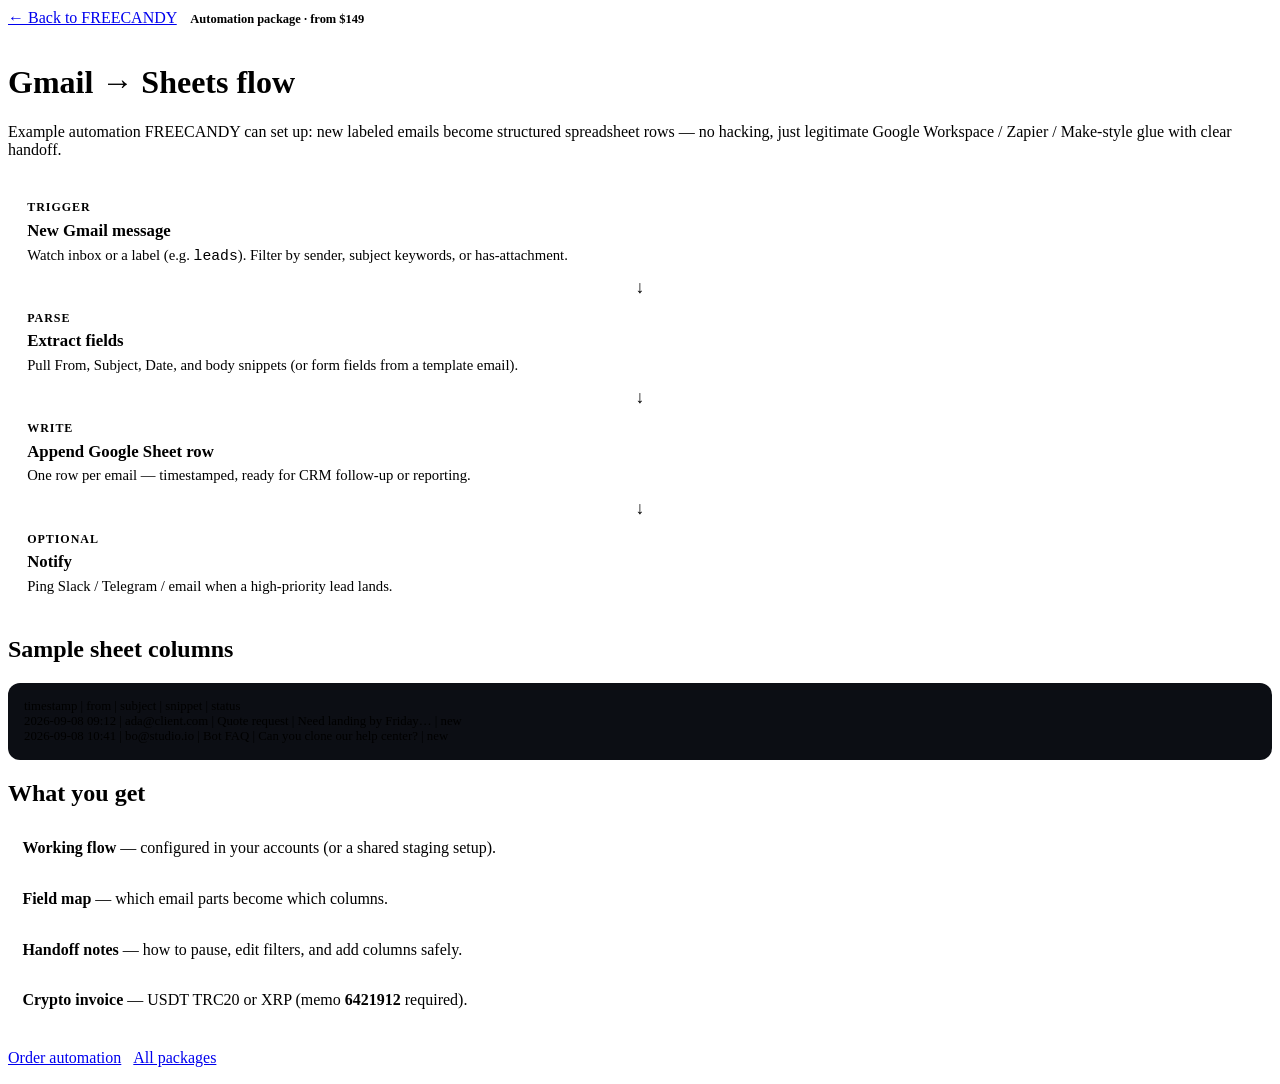
==== demos/automation.html @ 4425a95a "Ship FREECANDY storefront with crypto checkout and demos" ====
<!DOCTYPE html>
<html lang="en">
<head>
  <meta charset="UTF-8" />
  <meta name="viewport" content="width=device-width, initial-scale=1" />
  <title>FREECANDY Demo — Gmail → Sheets</title>
  <link rel="stylesheet" href="../styles.css" />
  <link href="https://fonts.googleapis.com/css2?family=Outfit:wght@400;500;600;700;800&family=JetBrains+Mono:wght@400;500&display=swap" rel="stylesheet" />
  <style>
    .flow {
      display: grid;
      gap: 0.75rem;
      margin: 1.5rem 0;
    }
    .node {
      background: var(--bg-card);
      border: 1px solid var(--border);
      border-radius: var(--radius);
      padding: 1.1rem 1.2rem;
      position: relative;
    }
    .node::after {
      content: "↓";
      position: absolute;
      left: 50%;
      bottom: -1.05rem;
      transform: translateX(-50%);
      color: var(--accent);
      font-size: 1.1rem;
      z-index: 1;
    }
    .node:last-child::after { content: none; }
    .node-label {
      font-size: 0.75rem;
      letter-spacing: 0.08em;
      text-transform: uppercase;
      color: var(--accent);
      font-weight: 700;
      margin-bottom: 0.35rem;
    }
    .node h3 { margin: 0 0 0.35rem; font-size: 1.05rem; }
    .node p { margin: 0; color: var(--muted); font-size: 0.92rem; }
    .panel {
      background: #0c0e14;
      border: 1px solid var(--border);
      border-radius: 12px;
      padding: 1rem;
      font-family: var(--mono);
      font-size: 0.8rem;
      color: var(--muted);
      overflow: auto;
      white-space: pre;
      margin-top: 1rem;
    }
    .checklist {
      list-style: none; padding: 0; margin: 1rem 0 0;
      display: grid; gap: 0.55rem;
    }
    .checklist li {
      background: var(--bg-elev);
      border: 1px solid var(--border);
      border-radius: 10px;
      padding: 0.75rem 0.9rem;
      color: var(--muted);
    }
    .checklist li strong { color: var(--text); }
    .pill {
      display: inline-block;
      padding: 0.25rem 0.6rem;
      border-radius: 999px;
      background: var(--accent-dim);
      color: var(--accent);
      font-size: 0.78rem;
      font-weight: 700;
      margin-bottom: 0.75rem;
    }
  </style>
</head>
<body>
  <div class="noise" aria-hidden="true"></div>
  <div class="demo-page">
    <a class="demo-back" href="../index.html">← Back to FREECANDY</a>
    <div class="pill">Automation package · from $149</div>
    <h1>Gmail → Sheets flow</h1>
    <p style="color:var(--muted);margin-top:0">
      Example automation FREECANDY can set up: new labeled emails become structured spreadsheet rows —
      no hacking, just legitimate Google Workspace / Zapier / Make-style glue with clear handoff.
    </p>

    <div class="flow" aria-label="Automation steps">
      <div class="node">
        <div class="node-label">Trigger</div>
        <h3>New Gmail message</h3>
        <p>Watch inbox or a label (e.g. <code>leads</code>). Filter by sender, subject keywords, or has-attachment.</p>
      </div>
      <div class="node">
        <div class="node-label">Parse</div>
        <h3>Extract fields</h3>
        <p>Pull From, Subject, Date, and body snippets (or form fields from a template email).</p>
      </div>
      <div class="node">
        <div class="node-label">Write</div>
        <h3>Append Google Sheet row</h3>
        <p>One row per email — timestamped, ready for CRM follow-up or reporting.</p>
      </div>
      <div class="node">
        <div class="node-label">Optional</div>
        <h3>Notify</h3>
        <p>Ping Slack / Telegram / email when a high-priority lead lands.</p>
      </div>
    </div>

    <h2>Sample sheet columns</h2>
    <div class="panel">timestamp | from | subject | snippet | status
2026-09-08 09:12 | ada@client.com | Quote request | Need landing by Friday… | new
2026-09-08 10:41 | bo@studio.io | Bot FAQ | Can you clone our help center? | new</div>

    <h2>What you get</h2>
    <ul class="checklist">
      <li><strong>Working flow</strong> — configured in your accounts (or a shared staging setup).</li>
      <li><strong>Field map</strong> — which email parts become which columns.</li>
      <li><strong>Handoff notes</strong> — how to pause, edit filters, and add columns safely.</li>
      <li><strong>Crypto invoice</strong> — USDT TRC20 or XRP (memo <strong>6421912</strong> required).</li>
    </ul>

    <p style="margin-top:1.75rem">
      <a class="btn btn-accent" href="../index.html#order">Order automation</a>
      <a class="btn btn-ghost" href="../index.html#packages" style="margin-left:0.5rem">All packages</a>
    </p>
  </div>
</body>
</html>
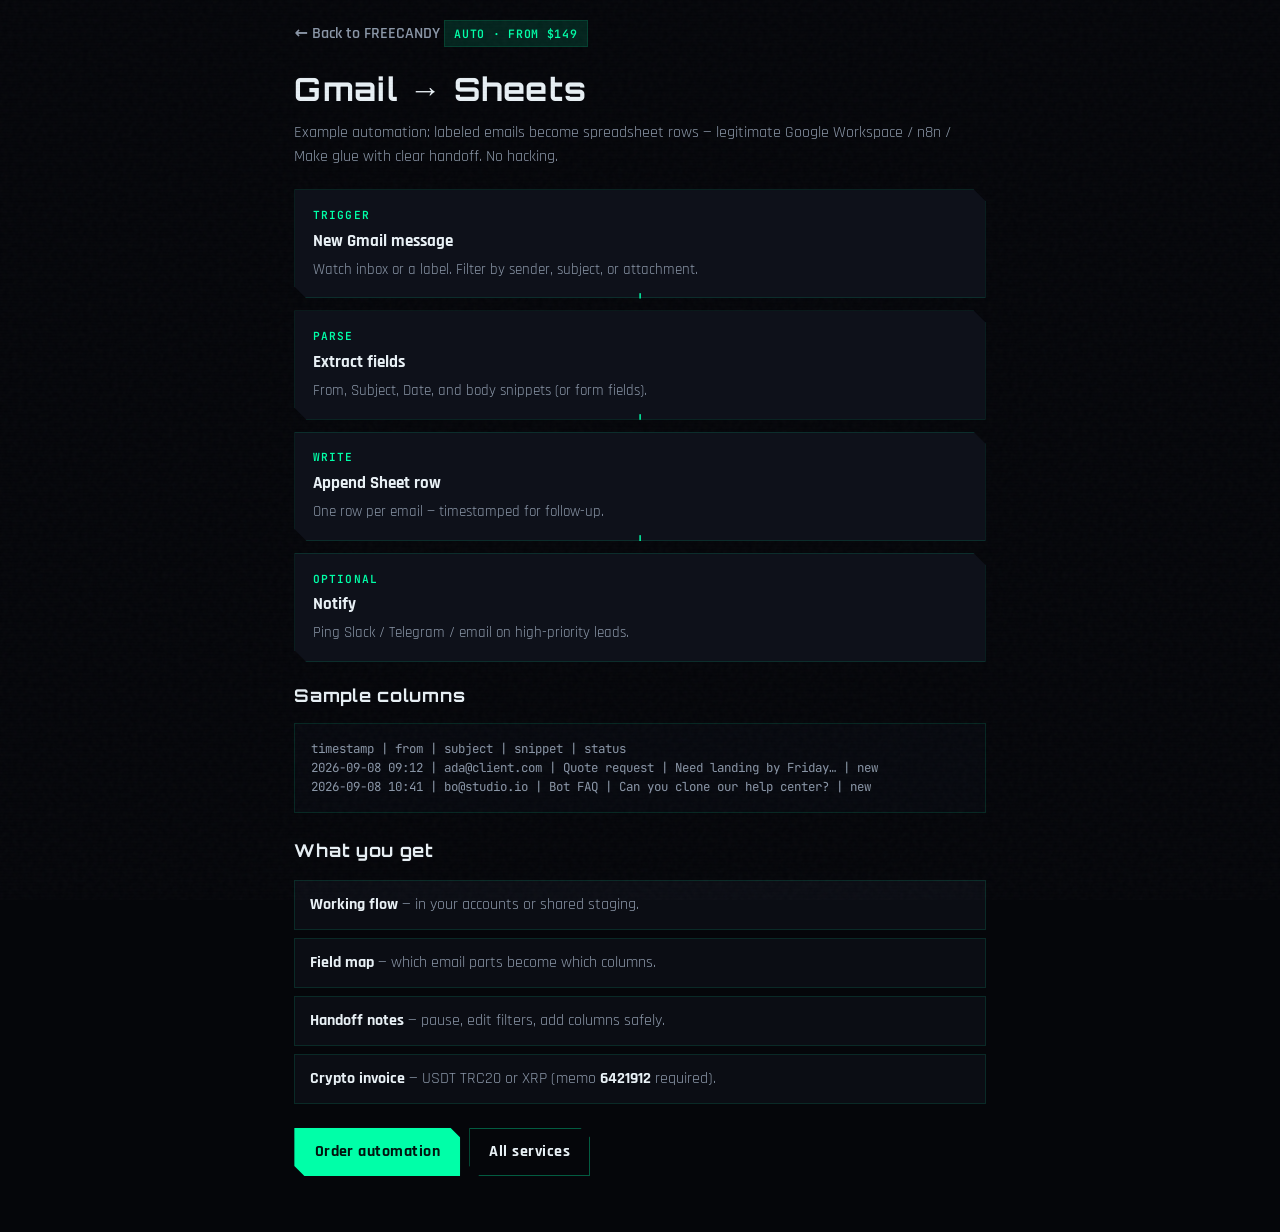
==== commit 988b3325: "Deploy redesigned mobile FREECANDY storefront (JPG assets + demos)" ====
--- a/demos/automation.html
+++ b/demos/automation.html
@@ -5,19 +5,15 @@
   <meta name="viewport" content="width=device-width, initial-scale=1" />
   <title>FREECANDY Demo — Gmail → Sheets</title>
   <link rel="stylesheet" href="../styles.css" />
-  <link href="https://fonts.googleapis.com/css2?family=Outfit:wght@400;500;600;700;800&family=JetBrains+Mono:wght@400;500&display=swap" rel="stylesheet" />
+  <link href="https://fonts.googleapis.com/css2?family=Orbitron:wght@700&family=Rajdhani:wght@400;500;600;700&family=JetBrains+Mono:wght@400;500&display=swap" rel="stylesheet" />
   <style>
-    .flow {
-      display: grid;
-      gap: 0.75rem;
-      margin: 1.5rem 0;
-    }
+    .flow { display: grid; gap: 0.75rem; margin: 1.25rem 0; }
     .node {
       background: var(--bg-card);
       border: 1px solid var(--border);
-      border-radius: var(--radius);
-      padding: 1.1rem 1.2rem;
+      padding: 1.05rem 1.1rem;
       position: relative;
+      clip-path: polygon(0 0, calc(100% - 12px) 0, 100% 12px, 100% 100%, 12px 100%, 0 calc(100% - 12px));
     }
     .node::after {
       content: "↓";
@@ -25,41 +21,40 @@
       left: 50%;
       bottom: -1.05rem;
       transform: translateX(-50%);
-      color: var(--accent);
+      color: var(--neon);
       font-size: 1.1rem;
       z-index: 1;
     }
     .node:last-child::after { content: none; }
     .node-label {
-      font-size: 0.75rem;
-      letter-spacing: 0.08em;
+      font-family: var(--mono);
+      font-size: 0.7rem;
+      letter-spacing: 0.1em;
       text-transform: uppercase;
-      color: var(--accent);
-      font-weight: 700;
-      margin-bottom: 0.35rem;
+      color: var(--neon);
+      font-weight: 600;
+      margin-bottom: 0.3rem;
     }
-    .node h3 { margin: 0 0 0.35rem; font-size: 1.05rem; }
+    .node h3 { margin: 0 0 0.3rem; font-size: 1.05rem; }
     .node p { margin: 0; color: var(--muted); font-size: 0.92rem; }
     .panel {
-      background: #0c0e14;
+      background: #07090f;
       border: 1px solid var(--border);
-      border-radius: 12px;
       padding: 1rem;
       font-family: var(--mono);
-      font-size: 0.8rem;
+      font-size: 0.78rem;
       color: var(--muted);
       overflow: auto;
       white-space: pre;
-      margin-top: 1rem;
+      margin-top: 0.75rem;
     }
     .checklist {
       list-style: none; padding: 0; margin: 1rem 0 0;
-      display: grid; gap: 0.55rem;
+      display: grid; gap: 0.5rem;
     }
     .checklist li {
       background: var(--bg-elev);
       border: 1px solid var(--border);
-      border-radius: 10px;
       padding: 0.75rem 0.9rem;
       color: var(--muted);
     }
@@ -67,65 +62,68 @@
     .pill {
       display: inline-block;
       padding: 0.25rem 0.6rem;
-      border-radius: 999px;
-      background: var(--accent-dim);
-      color: var(--accent);
-      font-size: 0.78rem;
-      font-weight: 700;
-      margin-bottom: 0.75rem;
+      background: var(--neon-dim);
+      border: 1px solid var(--border);
+      color: var(--neon);
+      font-family: var(--mono);
+      font-size: 0.72rem;
+      font-weight: 600;
+      letter-spacing: 0.06em;
+      margin-bottom: 0.65rem;
     }
   </style>
 </head>
 <body>
-  <div class="noise" aria-hidden="true"></div>
+  <div class="fx-scanlines" aria-hidden="true"></div>
+  <div class="fx-noise" aria-hidden="true"></div>
   <div class="demo-page">
     <a class="demo-back" href="../index.html">← Back to FREECANDY</a>
-    <div class="pill">Automation package · from $149</div>
-    <h1>Gmail → Sheets flow</h1>
+    <div class="pill">AUTO · FROM $149</div>
+    <h1 style="font-family:var(--display);letter-spacing:0.04em;margin:0.2rem 0 0.5rem">Gmail → Sheets</h1>
     <p style="color:var(--muted);margin-top:0">
-      Example automation FREECANDY can set up: new labeled emails become structured spreadsheet rows —
-      no hacking, just legitimate Google Workspace / Zapier / Make-style glue with clear handoff.
+      Example automation: labeled emails become spreadsheet rows —
+      legitimate Google Workspace / n8n / Make glue with clear handoff. No hacking.
     </p>
 
     <div class="flow" aria-label="Automation steps">
       <div class="node">
         <div class="node-label">Trigger</div>
         <h3>New Gmail message</h3>
-        <p>Watch inbox or a label (e.g. <code>leads</code>). Filter by sender, subject keywords, or has-attachment.</p>
+        <p>Watch inbox or a label. Filter by sender, subject, or attachment.</p>
       </div>
       <div class="node">
         <div class="node-label">Parse</div>
         <h3>Extract fields</h3>
-        <p>Pull From, Subject, Date, and body snippets (or form fields from a template email).</p>
+        <p>From, Subject, Date, and body snippets (or form fields).</p>
       </div>
       <div class="node">
         <div class="node-label">Write</div>
-        <h3>Append Google Sheet row</h3>
-        <p>One row per email — timestamped, ready for CRM follow-up or reporting.</p>
+        <h3>Append Sheet row</h3>
+        <p>One row per email — timestamped for follow-up.</p>
       </div>
       <div class="node">
         <div class="node-label">Optional</div>
         <h3>Notify</h3>
-        <p>Ping Slack / Telegram / email when a high-priority lead lands.</p>
+        <p>Ping Slack / Telegram / email on high-priority leads.</p>
       </div>
     </div>
 
-    <h2>Sample sheet columns</h2>
+    <h2 style="font-family:var(--display);font-size:1.1rem;letter-spacing:0.04em">Sample columns</h2>
     <div class="panel">timestamp | from | subject | snippet | status
 2026-09-08 09:12 | ada@client.com | Quote request | Need landing by Friday… | new
 2026-09-08 10:41 | bo@studio.io | Bot FAQ | Can you clone our help center? | new</div>
 
-    <h2>What you get</h2>
+    <h2 style="font-family:var(--display);font-size:1.1rem;letter-spacing:0.04em;margin-top:1.5rem">What you get</h2>
     <ul class="checklist">
-      <li><strong>Working flow</strong> — configured in your accounts (or a shared staging setup).</li>
+      <li><strong>Working flow</strong> — in your accounts or shared staging.</li>
       <li><strong>Field map</strong> — which email parts become which columns.</li>
-      <li><strong>Handoff notes</strong> — how to pause, edit filters, and add columns safely.</li>
+      <li><strong>Handoff notes</strong> — pause, edit filters, add columns safely.</li>
       <li><strong>Crypto invoice</strong> — USDT TRC20 or XRP (memo <strong>6421912</strong> required).</li>
     </ul>
 
-    <p style="margin-top:1.75rem">
-      <a class="btn btn-accent" href="../index.html#order">Order automation</a>
-      <a class="btn btn-ghost" href="../index.html#packages" style="margin-left:0.5rem">All packages</a>
+    <p style="margin-top:1.5rem;display:flex;flex-wrap:wrap;gap:0.55rem">
+      <a class="btn btn-neon" href="../index.html#order">Order automation</a>
+      <a class="btn btn-ghost" href="../index.html#services">All services</a>
     </p>
   </div>
 </body>
--- a/styles.css
+++ b/styles.css
@@ -0,0 +1,798 @@
+/* FREECANDY — cyber HUD · mobile-first · professional */
+:root {
+  --bg: #05060a;
+  --bg-elev: #0b0d14;
+  --bg-card: #0e111a;
+  --border: rgba(0, 255, 170, 0.12);
+  --border-mag: rgba(255, 0, 170, 0.22);
+  --border-strong: rgba(0, 255, 170, 0.35);
+  --text: #e8f0f5;
+  --muted: #8b97a8;
+  --neon: #00ffa8;
+  --neon-dim: rgba(0, 255, 168, 0.12);
+  --magenta: #ff2ec4;
+  --magenta-dim: rgba(255, 46, 196, 0.14);
+  --danger: #ff5c7a;
+  --ink: #02140f;
+  --shadow: 0 12px 40px rgba(0, 0, 0, 0.55);
+  --font: "Rajdhani", system-ui, sans-serif;
+  --display: "Orbitron", "Rajdhani", sans-serif;
+  --mono: "JetBrains Mono", ui-monospace, monospace;
+  --max: 1100px;
+  --header-h: 56px;
+  --radius-cut: 14px;
+}
+
+*, *::before, *::after { box-sizing: border-box; }
+html { scroll-behavior: smooth; -webkit-text-size-adjust: 100%; }
+body {
+  margin: 0;
+  font-family: var(--font);
+  font-size: 16px;
+  background: var(--bg);
+  color: var(--text);
+  line-height: 1.5;
+  min-height: 100vh;
+  overflow-x: hidden;
+  position: relative;
+}
+img { max-width: 100%; height: auto; display: block; }
+a { color: var(--neon); text-decoration: none; }
+a:hover { text-decoration: underline; }
+code, .mono { font-family: var(--mono); font-size: 0.86em; }
+strong { font-weight: 700; }
+
+/* FX layers — CSS only, light */
+.fx-scanlines,
+.fx-grid,
+.fx-noise {
+  pointer-events: none;
+  position: fixed;
+  inset: 0;
+  z-index: 0;
+}
+.fx-scanlines {
+  opacity: 0.04;
+  background: repeating-linear-gradient(
+    0deg,
+    transparent,
+    transparent 2px,
+    rgba(0, 0, 0, 0.35) 2px,
+    rgba(0, 0, 0, 0.35) 3px
+  );
+}
+.fx-grid {
+  opacity: 0.045;
+  background-image:
+    linear-gradient(rgba(0, 255, 168, 0.35) 1px, transparent 1px),
+    linear-gradient(90deg, rgba(255, 46, 196, 0.25) 1px, transparent 1px);
+  background-size: 48px 48px;
+  mask-image: radial-gradient(ellipse at center, #000 20%, transparent 75%);
+}
+.fx-noise {
+  opacity: 0.03;
+  background-image: url("data:image/svg+xml,%3Csvg viewBox='0 0 200 200' xmlns='http://www.w3.org/2000/svg'%3E%3Cfilter id='n'%3E%3CfeTurbulence type='fractalNoise' baseFrequency='0.9' numOctaves='3' stitchTiles='stitch'/%3E%3C/filter%3E%3Crect width='100%25' height='100%25' filter='url(%23n)'/%3E%3C/svg%3E");
+}
+.site-header, main, .site-footer { position: relative; z-index: 1; }
+
+/* Cut-corner cards */
+.cut-corner {
+  clip-path: polygon(
+    0 0,
+    calc(100% - 12px) 0,
+    100% 12px,
+    100% 100%,
+    12px 100%,
+    0 calc(100% - 12px)
+  );
+}
+
+/* Header */
+.site-header {
+  display: flex;
+  align-items: center;
+  gap: 0.65rem;
+  min-height: var(--header-h);
+  padding: 0.55rem 0.9rem;
+  border-bottom: 1px solid var(--border);
+  background: rgba(5, 6, 10, 0.88);
+  backdrop-filter: blur(14px);
+  position: sticky;
+  top: 0;
+  z-index: 40;
+}
+.logo {
+  display: inline-flex;
+  align-items: center;
+  gap: 0.45rem;
+  font-family: var(--display);
+  font-weight: 800;
+  font-size: 0.95rem;
+  letter-spacing: 0.08em;
+  color: var(--text);
+  text-decoration: none !important;
+}
+.logo:hover { color: var(--neon); }
+.logo-mark {
+  width: 10px; height: 10px;
+  background: var(--neon);
+  box-shadow: 0 0 10px var(--neon), 0 0 2px var(--magenta);
+  clip-path: polygon(50% 0, 100% 50%, 50% 100%, 0 50%);
+}
+.nav-toggle {
+  margin-left: auto;
+  width: 42px; height: 42px;
+  display: inline-flex;
+  flex-direction: column;
+  justify-content: center;
+  align-items: center;
+  gap: 5px;
+  border: 1px solid var(--border);
+  background: var(--bg-elev);
+  cursor: pointer;
+  padding: 0;
+}
+.nav-toggle span {
+  display: block;
+  width: 18px; height: 2px;
+  background: var(--neon);
+}
+.nav-toggle[aria-expanded="true"] span:nth-child(1) { transform: translateY(7px) rotate(45deg); }
+.nav-toggle[aria-expanded="true"] span:nth-child(2) { opacity: 0; }
+.nav-toggle[aria-expanded="true"] span:nth-child(3) { transform: translateY(-7px) rotate(-45deg); }
+.nav-toggle span { transition: transform 0.2s ease, opacity 0.2s ease; }
+
+.nav {
+  display: none;
+  flex-direction: column;
+  gap: 0.15rem;
+  position: absolute;
+  top: 100%;
+  left: 0; right: 0;
+  padding: 0.75rem 1rem 1rem;
+  background: rgba(8, 10, 16, 0.97);
+  border-bottom: 1px solid var(--border);
+}
+.nav.is-open { display: flex; }
+.nav a {
+  color: var(--muted);
+  font-weight: 600;
+  font-size: 1.05rem;
+  padding: 0.65rem 0.4rem;
+  text-decoration: none;
+  border-bottom: 1px solid rgba(255,255,255,0.04);
+}
+.nav a:hover { color: var(--neon); }
+.header-cta { display: none; }
+
+@media (min-width: 860px) {
+  .nav-toggle { display: none; }
+  .nav {
+    display: flex;
+    flex-direction: row;
+    position: static;
+    padding: 0;
+    margin-left: auto;
+    margin-right: 0.75rem;
+    gap: 1rem;
+    background: transparent;
+    border: 0;
+  }
+  .nav a {
+    font-size: 0.92rem;
+    padding: 0;
+    border: 0;
+  }
+  .header-cta { display: inline-flex; }
+}
+
+/* Buttons */
+.btn {
+  display: inline-flex;
+  align-items: center;
+  justify-content: center;
+  gap: 0.4rem;
+  min-height: 44px;
+  padding: 0.7rem 1.2rem;
+  border: 1px solid transparent;
+  font: inherit;
+  font-weight: 700;
+  letter-spacing: 0.03em;
+  cursor: pointer;
+  text-decoration: none !important;
+  transition: transform 0.15s ease, box-shadow 0.15s ease, background 0.15s ease, border-color 0.15s ease;
+  clip-path: polygon(0 0, calc(100% - 10px) 0, 100% 10px, 100% 100%, 10px 100%, 0 calc(100% - 10px));
+}
+.btn:active { transform: scale(0.98); }
+.btn-sm { min-height: 36px; padding: 0.4rem 0.85rem; font-size: 0.88rem; }
+.btn-neon {
+  background: var(--neon);
+  color: var(--ink);
+  box-shadow: 0 0 18px rgba(0, 255, 168, 0.25);
+}
+.btn-neon:hover { box-shadow: 0 0 28px rgba(0, 255, 168, 0.4); filter: brightness(1.05); }
+.btn-ghost {
+  background: transparent;
+  color: var(--text);
+  border-color: var(--border-strong);
+}
+.btn-ghost:hover {
+  color: var(--neon);
+  border-color: var(--neon);
+  box-shadow: 0 0 16px rgba(0, 255, 168, 0.15);
+}
+
+/* Hero */
+.hero {
+  position: relative;
+  min-height: min(88vh, 720px);
+  display: flex;
+  align-items: flex-end;
+  overflow: hidden;
+}
+.hero-bg {
+  position: absolute;
+  inset: 0;
+  background-size: cover;
+  background-position: center top;
+  background-repeat: no-repeat;
+  transform: scale(1.02);
+}
+.hero-overlay {
+  position: absolute;
+  inset: 0;
+  background:
+    linear-gradient(180deg, rgba(5,6,10,0.35) 0%, rgba(5,6,10,0.55) 40%, rgba(5,6,10,0.94) 100%),
+    linear-gradient(90deg, rgba(5,6,10,0.55) 0%, transparent 45%);
+}
+.hero-inner {
+  position: relative;
+  width: 100%;
+  max-width: var(--max);
+  margin: 0 auto;
+  padding: 2rem 0.9rem 2.25rem;
+}
+.hud-frame {
+  border: 1px solid var(--border);
+  background: rgba(8, 10, 16, 0.72);
+  backdrop-filter: blur(8px);
+  padding: 1.15rem 1rem 1.25rem;
+  box-shadow: var(--shadow), inset 0 0 40px rgba(0, 255, 168, 0.04);
+  clip-path: polygon(0 0, calc(100% - 18px) 0, 100% 18px, 100% 100%, 18px 100%, 0 calc(100% - 18px));
+}
+.player-bar {
+  display: flex;
+  flex-wrap: wrap;
+  gap: 0.4rem;
+  margin-bottom: 0.85rem;
+}
+.badge {
+  font-family: var(--mono);
+  font-size: 0.68rem;
+  font-weight: 600;
+  letter-spacing: 0.06em;
+  padding: 0.28rem 0.55rem;
+  border: 1px solid var(--border);
+  background: var(--neon-dim);
+  color: var(--neon);
+}
+.badge.status {
+  border-color: var(--border-mag);
+  background: var(--magenta-dim);
+  color: var(--magenta);
+  animation: pulse-status 2.4s ease-in-out infinite;
+}
+@keyframes pulse-status {
+  0%, 100% { opacity: 1; }
+  50% { opacity: 0.65; }
+}
+.hero-eyebrow {
+  margin: 0 0 0.5rem;
+  color: var(--magenta);
+  font-size: 0.72rem;
+  letter-spacing: 0.1em;
+  font-weight: 600;
+}
+.hero-title {
+  font-family: var(--display);
+  font-size: clamp(2rem, 10vw, 4.2rem);
+  font-weight: 800;
+  letter-spacing: 0.06em;
+  line-height: 1.05;
+  margin: 0 0 0.75rem;
+  color: var(--text);
+  text-shadow: 0 0 24px rgba(0, 255, 168, 0.25), 0 0 40px rgba(255, 46, 196, 0.15);
+}
+.glitch { position: relative; }
+@media (prefers-reduced-motion: no-preference) {
+  .glitch::before,
+  .glitch::after {
+    content: attr(data-text);
+    position: absolute;
+    left: 0; top: 0;
+    width: 100%;
+    overflow: hidden;
+    opacity: 0.55;
+    pointer-events: none;
+  }
+  .glitch::before {
+    color: var(--magenta);
+    clip-path: inset(0 0 55% 0);
+    transform: translate(-1px, 0);
+    animation: glitch-a 4s steps(2, end) infinite;
+  }
+  .glitch::after {
+    color: var(--neon);
+    clip-path: inset(50% 0 0 0);
+    transform: translate(1px, 0);
+    animation: glitch-b 3.5s steps(2, end) infinite;
+  }
+}
+@keyframes glitch-a {
+  0%, 90%, 100% { transform: translate(0); opacity: 0; }
+  92% { transform: translate(-2px, 1px); opacity: 0.7; }
+  94% { transform: translate(2px, -1px); opacity: 0.5; }
+}
+@keyframes glitch-b {
+  0%, 88%, 100% { transform: translate(0); opacity: 0; }
+  91% { transform: translate(2px, 0); opacity: 0.6; }
+  93% { transform: translate(-1px, 1px); opacity: 0.45; }
+}
+.hero-sub {
+  margin: 0 0 0.65rem;
+  color: var(--muted);
+  font-size: 1.05rem;
+  max-width: 34rem;
+  font-weight: 500;
+}
+.hebrew-cta {
+  margin: 0 0 1.15rem;
+  color: var(--neon);
+  font-weight: 700;
+  font-size: 1.08rem;
+}
+.hero-actions {
+  display: flex;
+  flex-wrap: wrap;
+  gap: 0.65rem;
+  margin-bottom: 1rem;
+}
+.hero-meta {
+  list-style: none;
+  margin: 0;
+  padding: 0;
+  display: flex;
+  flex-wrap: wrap;
+  gap: 0.45rem 1rem;
+  color: var(--muted);
+  font-size: 0.9rem;
+  font-weight: 600;
+}
+.hero-meta li::before {
+  content: "▸";
+  color: var(--neon);
+  margin-right: 0.35rem;
+}
+
+@media (min-width: 700px) {
+  .hero { align-items: center; }
+  .hero-inner { padding: 3rem 1.25rem; }
+  .hud-frame { padding: 1.6rem 1.5rem; max-width: 640px; }
+}
+
+/* Sections */
+.section {
+  padding: 2.4rem 0.9rem;
+  max-width: var(--max);
+  margin: 0 auto;
+  border-top: 1px solid var(--border);
+}
+.section-head { margin-bottom: 1.4rem; }
+.section-tag {
+  margin: 0 0 0.35rem;
+  color: var(--magenta);
+  font-size: 0.72rem;
+  letter-spacing: 0.12em;
+  font-weight: 600;
+}
+.section-head h2 {
+  margin: 0 0 0.4rem;
+  font-family: var(--display);
+  font-size: clamp(1.35rem, 4vw, 1.9rem);
+  letter-spacing: 0.04em;
+}
+.section-head p { margin: 0; color: var(--muted); max-width: 36rem; }
+
+/* Services grid */
+.svc-grid {
+  display: grid;
+  gap: 0.85rem;
+  grid-template-columns: 1fr;
+}
+@media (min-width: 540px) {
+  .svc-grid { grid-template-columns: repeat(2, 1fr); }
+}
+@media (min-width: 920px) {
+  .svc-grid { grid-template-columns: repeat(3, 1fr); }
+}
+.svc-card {
+  background: var(--bg-card);
+  border: 1px solid var(--border);
+  overflow: hidden;
+  display: flex;
+  flex-direction: column;
+  transition: border-color 0.2s ease, box-shadow 0.2s ease, transform 0.2s ease;
+}
+.svc-card:hover {
+  border-color: var(--border-strong);
+  box-shadow: 0 0 24px rgba(0, 255, 168, 0.1);
+  transform: translateY(-2px);
+}
+.svc-card.featured {
+  border-color: rgba(255, 46, 196, 0.35);
+  box-shadow: 0 0 20px rgba(255, 46, 196, 0.08);
+}
+.svc-img {
+  aspect-ratio: 16 / 10;
+  overflow: hidden;
+  background: #080a10;
+  border-bottom: 1px solid var(--border);
+}
+.svc-img img {
+  width: 100%;
+  height: 100%;
+  object-fit: cover;
+  transition: transform 0.35s ease;
+}
+.svc-card:hover .svc-img img { transform: scale(1.04); }
+.svc-body {
+  padding: 0.95rem 0.95rem 1.1rem;
+  display: flex;
+  flex-direction: column;
+  gap: 0.35rem;
+  flex: 1;
+}
+.svc-tag {
+  font-family: var(--mono);
+  font-size: 0.68rem;
+  letter-spacing: 0.1em;
+  color: var(--neon);
+  font-weight: 600;
+}
+.svc-body h3 {
+  margin: 0;
+  font-size: 1.12rem;
+  font-weight: 700;
+  letter-spacing: 0.01em;
+  line-height: 1.25;
+}
+.price {
+  margin: 0;
+  color: var(--muted);
+  font-size: 0.95rem;
+}
+.price strong {
+  color: var(--text);
+  font-family: var(--display);
+  font-size: 1.25rem;
+  letter-spacing: 0.03em;
+}
+.svc-body > p:last-child {
+  margin: 0.15rem 0 0;
+  color: var(--muted);
+  font-size: 0.92rem;
+  line-height: 1.45;
+}
+.packages-note {
+  margin: 1.25rem 0 0;
+  text-align: center;
+  color: var(--muted);
+  font-size: 0.78rem;
+  letter-spacing: 0.1em;
+}
+
+/* Skills */
+.skills-grid {
+  list-style: none;
+  margin: 0;
+  padding: 0;
+  display: grid;
+  gap: 0.55rem;
+  grid-template-columns: 1fr 1fr;
+}
+@media (min-width: 700px) {
+  .skills-grid { grid-template-columns: repeat(4, 1fr); }
+}
+.skill-chip {
+  display: flex;
+  align-items: center;
+  gap: 0.45rem;
+  padding: 0.75rem 0.7rem;
+  background: var(--bg-elev);
+  border: 1px solid var(--border);
+  font-weight: 600;
+  font-size: 0.92rem;
+  min-height: 48px;
+}
+.skill-xp {
+  font-family: var(--mono);
+  font-size: 0.7rem;
+  color: var(--magenta);
+  background: var(--magenta-dim);
+  padding: 0.15rem 0.35rem;
+  border: 1px solid rgba(255, 46, 196, 0.3);
+  flex-shrink: 0;
+}
+.stats-row {
+  display: grid;
+  grid-template-columns: 1fr 1fr;
+  gap: 0.55rem;
+  margin-top: 1rem;
+}
+@media (min-width: 700px) {
+  .stats-row { grid-template-columns: repeat(4, 1fr); }
+}
+.stat-box {
+  background: var(--bg-card);
+  border: 1px solid var(--border);
+  padding: 0.85rem 0.75rem;
+  text-align: center;
+}
+.stat-label {
+  display: block;
+  color: var(--muted);
+  font-size: 0.68rem;
+  letter-spacing: 0.1em;
+  margin-bottom: 0.25rem;
+}
+.stat-val {
+  font-family: var(--display);
+  color: var(--neon);
+  font-size: 1.05rem;
+  letter-spacing: 0.04em;
+}
+
+/* Steps */
+.steps {
+  list-style: none;
+  margin: 0;
+  padding: 0;
+  display: grid;
+  gap: 0.75rem;
+  grid-template-columns: 1fr;
+}
+@media (min-width: 640px) {
+  .steps { grid-template-columns: 1fr 1fr; }
+}
+@media (min-width: 920px) {
+  .steps { grid-template-columns: repeat(4, 1fr); }
+}
+.step {
+  background: var(--bg-elev);
+  border: 1px solid var(--border);
+  padding: 1.1rem 1rem;
+}
+.step-num {
+  display: block;
+  color: var(--neon);
+  font-size: 0.8rem;
+  letter-spacing: 0.08em;
+  margin-bottom: 0.4rem;
+}
+.step h3 { margin: 0 0 0.35rem; font-size: 1.08rem; }
+.step p { margin: 0; color: var(--muted); font-size: 0.92rem; }
+
+/* Wallets */
+.wallet-grid {
+  display: grid;
+  gap: 0.85rem;
+  grid-template-columns: 1fr;
+}
+@media (min-width: 700px) {
+  .wallet-grid { grid-template-columns: 1fr 1fr; }
+}
+.wallet-card {
+  background: var(--bg-card);
+  border: 1px solid var(--border);
+  padding: 1.15rem 1rem;
+}
+.wallet-label {
+  font-size: 0.72rem;
+  letter-spacing: 0.08em;
+  color: var(--muted);
+  margin-bottom: 0.55rem;
+  font-weight: 600;
+}
+.wallet-addr {
+  display: block;
+  word-break: break-all;
+  background: #07090f;
+  border: 1px solid var(--border);
+  padding: 0.8rem 0.75rem;
+  margin-bottom: 0.7rem;
+  color: var(--neon);
+  font-size: 0.8rem;
+  line-height: 1.4;
+}
+.wallet-memo-warn {
+  margin-top: 0.9rem;
+  padding: 0.85rem;
+  background: rgba(255, 92, 122, 0.08);
+  border: 1px solid rgba(255, 92, 122, 0.4);
+}
+.wallet-memo-warn strong {
+  display: block;
+  margin-bottom: 0.4rem;
+  color: var(--danger);
+  font-size: 0.92rem;
+}
+.wallet-memo-warn code {
+  display: inline-block;
+  margin: 0.2rem 0.5rem 0.5rem 0;
+  padding: 0.35rem 0.55rem;
+  background: #07090f;
+  color: var(--text);
+  border: 1px solid var(--border);
+}
+.memo-danger {
+  margin: 0.55rem 0 0;
+  color: var(--danger);
+  font-size: 0.9rem;
+  font-weight: 700;
+}
+.crypto-hint {
+  color: var(--muted);
+  margin: 1rem 0 0;
+  font-size: 0.95rem;
+}
+
+/* Order form */
+.order-form {
+  display: grid;
+  gap: 0.9rem;
+  background: var(--bg-card);
+  border: 1px solid var(--border);
+  padding: 1.15rem 1rem;
+  box-shadow: var(--shadow);
+}
+.field { display: grid; gap: 0.35rem; }
+.field label { font-weight: 700; font-size: 0.95rem; }
+.field input,
+.field select,
+.field textarea {
+  width: 100%;
+  min-height: 44px;
+  border: 1px solid var(--border-strong);
+  background: #07090f;
+  color: var(--text);
+  padding: 0.7rem 0.8rem;
+  font: inherit;
+  border-radius: 0;
+}
+.field textarea { min-height: 120px; resize: vertical; }
+.field input:focus,
+.field select:focus,
+.field textarea:focus {
+  outline: 2px solid rgba(0, 255, 168, 0.35);
+  border-color: var(--neon);
+}
+.form-actions {
+  display: flex;
+  flex-wrap: wrap;
+  gap: 0.65rem;
+}
+.order-success {
+  margin-top: 1.1rem;
+  padding: 1.15rem 1rem;
+  border: 1px solid var(--border-strong);
+  background: var(--neon-dim);
+}
+.order-success h3 { margin: 0 0 0.4rem; }
+.order-success p { color: var(--muted); margin: 0 0 0.9rem; }
+.order-preview {
+  margin: 0.9rem 0 0;
+  padding: 0.9rem;
+  background: #07090f;
+  border: 1px solid var(--border);
+  overflow: auto;
+  white-space: pre-wrap;
+  word-break: break-word;
+  font-family: var(--mono);
+  font-size: 0.78rem;
+  color: var(--muted);
+}
+
+/* Demos */
+.demo-links { display: grid; gap: 0.55rem; }
+.demo-link {
+  display: flex;
+  justify-content: space-between;
+  align-items: center;
+  min-height: 52px;
+  padding: 0.9rem 1rem;
+  border: 1px solid var(--border);
+  background: var(--bg-elev);
+  color: var(--text);
+  font-weight: 700;
+  text-decoration: none !important;
+  transition: border-color 0.15s ease, color 0.15s ease;
+}
+.demo-link:hover {
+  border-color: var(--neon);
+  color: var(--neon);
+}
+.demo-link .arrow { color: var(--magenta); }
+
+/* Footer */
+.site-footer {
+  border-top: 1px solid var(--border);
+  padding: 2.2rem 0.9rem 2.8rem;
+  text-align: center;
+  color: var(--muted);
+  font-size: 0.92rem;
+}
+.footer-brand {
+  font-family: var(--display);
+  font-weight: 800;
+  letter-spacing: 0.1em;
+  color: var(--text);
+  margin-bottom: 0.45rem;
+}
+.footer-mail a { color: var(--magenta); }
+.footer-legal {
+  margin-top: 0.85rem;
+  font-size: 0.72rem;
+  letter-spacing: 0.04em;
+  opacity: 0.85;
+}
+.footer-copy { margin-top: 1rem; opacity: 0.65; font-size: 0.8rem; }
+
+/* Toast */
+.toast {
+  position: fixed;
+  bottom: 1.1rem;
+  left: 50%;
+  transform: translateX(-50%);
+  max-width: calc(100vw - 2rem);
+  background: var(--bg-card);
+  border: 1px solid var(--neon);
+  color: var(--text);
+  padding: 0.65rem 1rem;
+  z-index: 60;
+  box-shadow: var(--shadow);
+  font-size: 0.9rem;
+  font-weight: 600;
+  opacity: 0;
+  pointer-events: none;
+  transition: opacity 0.2s ease;
+  clip-path: polygon(0 0, calc(100% - 8px) 0, 100% 8px, 100% 100%, 8px 100%, 0 calc(100% - 8px));
+}
+.toast.show { opacity: 1; }
+
+/* Demo pages shared */
+.demo-page {
+  max-width: 720px;
+  margin: 0 auto;
+  padding: 1.25rem 0.9rem 2.5rem;
+}
+.demo-back {
+  display: inline-block;
+  margin-bottom: 1rem;
+  color: var(--muted);
+  font-weight: 600;
+}
+.demo-back:hover { color: var(--neon); }
+
+/* Mobile safety */
+@media (max-width: 380px) {
+  .hero-title { font-size: 1.85rem; }
+  .skills-grid { grid-template-columns: 1fr; }
+  .btn { width: 100%; }
+  .hero-actions .btn { flex: 1 1 100%; }
+}
+
+@media (prefers-reduced-motion: reduce) {
+  html { scroll-behavior: auto; }
+  .svc-card, .svc-img img, .btn { transition: none; }
+  .badge.status { animation: none; }
+}
